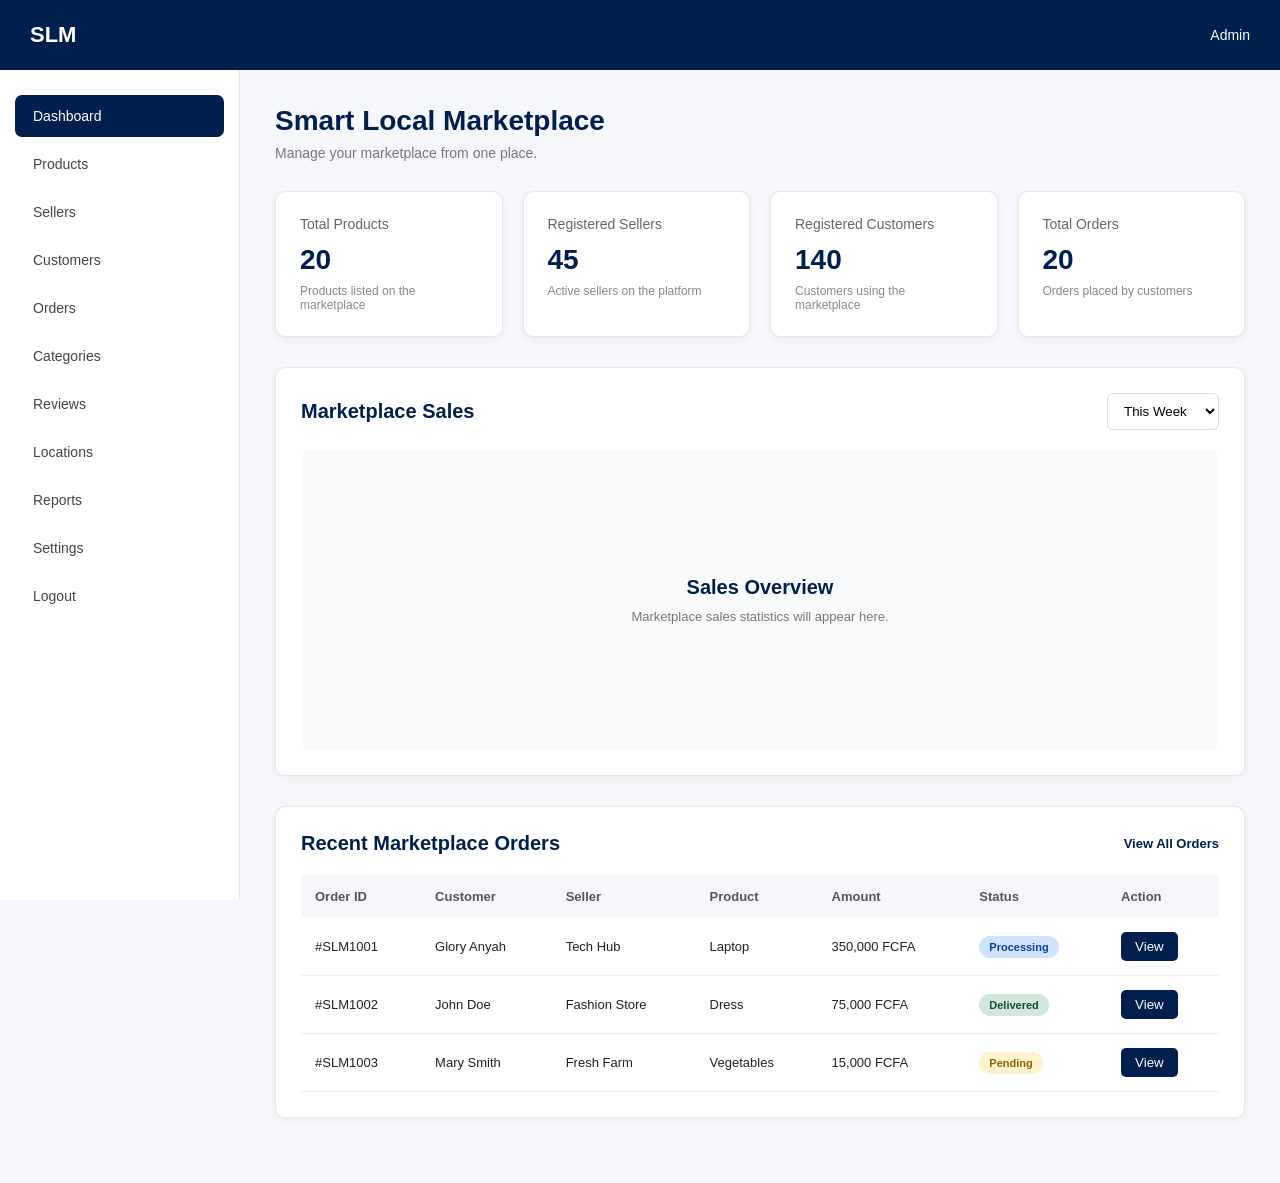
==== pages/admin.html @ e5cfc5c3 "Worked on the home page, product page, product detail page, admin page,catergory page,seller rgistra" ====
<!doctype html>
<html lang="en">
  <head>
    <meta charset="UTF-8" />
    <meta name="viewport" content="width=device-width, initial-scale=1.0" />

    <title>Smart Local Marketplace | Admin Dashboard</title>

    <link rel="stylesheet" href="../style/admin.css" />
  </head>

  <body>
    <header class="admin-header">
      <div class="logo">
        <h2>SLM</h2>
      </div>

      <div class="admin-profile">
        <span>Admin</span>
      </div>
    </header>

    <div class="dashboard-container">
      <aside class="sidebar">
        <nav>
          <a href="#" class="active" data-section="dashboard">Dashboard</a>
          <a href="#" data-section="products">Products</a>
          <a href="#" data-section="sellers">Sellers</a>
          <a href="#" data-section="customers">Customers</a>
          <a href="#" data-section="orders">Orders</a>
          <a href="#" data-section="categories">Categories</a>
          <a href="#" data-section="reviews">Reviews</a>
          <a href="#" data-section="locations">Locations</a>
          <a href="#" data-section="reports">Reports</a>
          <a href="#" data-section="settings">Settings</a>
          <a href="#" data-section="logout">Logout</a>
        </nav>
      </aside>

      <main class="main-content">
        <div class="page-header">
          <div>
            <h1>Smart Local Marketplace</h1>
            <p>Manage your marketplace from one place.</p>
          </div>
        </div>

        <section id="dashboard" class="admin-section">
          <section class="stats">
            <div class="stat-card">
              <h3>Total Products</h3>
              <h2>20</h2>
              <p>Products listed on the marketplace</p>
            </div>

            <div class="stat-card">
              <h3>Registered Sellers</h3>
              <h2 id="seller-count">45</h2>
              <p>Active sellers on the platform</p>
            </div>

            <div class="stat-card">
              <h3>Registered Customers</h3>
              <h2>140</h2>
              <p>Customers using the marketplace</p>
            </div>

            <div class="stat-card">
              <h3>Total Orders</h3>
              <h2>20</h2>
              <p>Orders placed by customers</p>
            </div>
          </section>

          <section class="dashboard-section">
            <div class="section-header">
              <div>
                <h2>Marketplace Sales</h2>
              </div>

              <select>
                <option>This Week</option>
                <option>This Month</option>
                <option>This Year</option>
              </select>
            </div>

            <div class="chart-container">
              <div class="chart-placeholder">
                <p>Sales Overview</p>
                <span>Marketplace sales statistics will appear here.</span>
              </div>
            </div>
          </section>

          <section class="dashboard-section">
            <div class="section-header">
              <h2>Recent Marketplace Orders</h2>

              <a href="#">View All Orders</a>
            </div>

            <div class="table-container">
              <table>
                <thead>
                  <tr>
                    <th>Order ID</th>
                    <th>Customer</th>
                    <th>Seller</th>
                    <th>Product</th>
                    <th>Amount</th>
                    <th>Status</th>
                    <th>Action</th>
                  </tr>
                </thead>

                <tbody>
                  <tr>
                    <td>#SLM1001</td>
                    <td>Glory Anyah</td>
                    <td>Tech Hub</td>
                    <td>Laptop</td>
                    <td>350,000 FCFA</td>
                    <td>
                      <span class="status processing"> Processing </span>
                    </td>
                    <td>
                      <button>View</button>
                    </td>
                  </tr>

                  <tr>
                    <td>#SLM1002</td>
                    <td>John Doe</td>
                    <td>Fashion Store</td>
                    <td>Dress</td>
                    <td>75,000 FCFA</td>
                    <td>
                      <span class="status delivered"> Delivered </span>
                    </td>
                    <td>
                      <button>View</button>
                    </td>
                  </tr>

                  <tr>
                    <td>#SLM1003</td>
                    <td>Mary Smith</td>
                    <td>Fresh Farm</td>
                    <td>Vegetables</td>
                    <td>15,000 FCFA</td>
                    <td>
                      <span class="status pending"> Pending </span>
                    </td>
                    <td>
                      <button>View</button>
                    </td>
                  </tr>
                </tbody>
              </table>
            </div>
          </section>
        </section>

        <section
          id="products"
          class="dashboard-section admin-section product-management"
        >
          <div class="section-header">
            <div>
              <h2>Product Management</h2>
              <p>Manage products listed by marketplace sellers.</p>
            </div>

            <button class="add-product-btn">Add Product</button>
          </div>

          <div class="add-product-form" id="add-product-form">
            <h3>Add New Product</h3>

            <div class="form-grid">
              <input type="text" id="product-name" placeholder="Product name" />

              <select id="product-seller">
                <option value="">Select Seller</option>
                <option value="Tech Hub">Tech Hub</option>
                <option value="Fashion Store">Fashion Store</option>
                <option value="Fresh Farm">Fresh Farm</option>
                <option value="Glory Store">Glory Store</option>
              </select>

              <select id="product-category">
                <option value="">Select Category</option>
                <option value="Fashion">Fashion</option>
                <option value="Electronics">Electronics</option>
                <option value="Food & Groceries">Food & Groceries</option>
                <option value="Home & Garden">Home & Garden</option>
                <option value="Beauty">Beauty</option>
                <option value="Services">Services</option>
              </select>

              <select id="product-location">
                <option value="">Select Location</option>
                <option value="Bamenda">Bamenda</option>
                <option value="Buea">Buea</option>
                <option value="Douala">Douala</option>
                <option value="Yaounde">Yaounde</option>
                <option value="Kumba">Kumba</option>
              </select>

              <input type="number" id="product-price" placeholder="Price" />

              <select id="product-status">
                <option value="Active">Active</option>
                <option value="Pending">Pending</option>
                <option value="Rejected">Rejected</option>
              </select>
            </div>

            <div class="form-buttons">
              <button type="button" id="save-product">Save Product</button>

              <button type="button" id="cancel-product">Cancel</button>
            </div>
          </div>

          <div class="product-filters">
            <input
              type="text"
              id="product-search"
              placeholder="Search products..."
            />

            <select id="category-filter">
              <option value="all">All Categories</option>
              <option value="Fashion">Fashion</option>
              <option value="Electronics">Electronics</option>
              <option value="Food & Groceries">Food & Groceries</option>
              <option value="Home & Garden">Home & Garden</option>
              <option value="Beauty">Beauty</option>
              <option value="Services">Services</option>
            </select>

            <select id="location-filter">
              <option value="all">All Locations</option>
              <option value="Bamenda">Bamenda</option>
              <option value="Buea">Buea</option>
              <option value="Douala">Douala</option>
              <option value="Yaounde">Yaounde</option>
              <option value="Kumba">Kumba</option>
            </select>

            <select id="seller-filter">
              <option value="all">All Sellers</option>
              <option value="Tech Hub">Tech Hub</option>
              <option value="Fashion Store">Fashion Store</option>
              <option value="Fresh Farm">Fresh Farm</option>
              <option value="Glory Store">Glory Store</option>
            </select>

            <select id="status-filter">
              <option value="all">All Status</option>
              <option value="Active">Active</option>
              <option value="Pending">Pending</option>
              <option value="Rejected">Rejected</option>
            </select>

            <button id="reset-filters">Reset</button>
          </div>

          <div class="table-container">
            <table class="product-table">
              <thead>
                <tr>
                  <th>Product</th>
                  <th>Seller</th>
                  <th>Category</th>
                  <th>Location</th>
                  <th>Price</th>
                  <th>Status</th>
                  <th>Action</th>
                </tr>
              </thead>

              <tbody id="product-list">
                <tr
                  data-product="Nike Shoes"
                  data-seller="Fashion Store"
                  data-category="Fashion"
                  data-location="Bamenda"
                  data-status="Active"
                >
                  <td>Nike Shoes</td>
                  <td>Fashion Store</td>
                  <td>Fashion</td>
                  <td>Bamenda</td>
                  <td>75,000 FCFA</td>
                  <td>
                    <span class="status delivered"> Active </span>
                  </td>
                  <td>
                    <button>View</button>
                  </td>
                </tr>

                <tr
                  data-product="Laptop"
                  data-seller="Tech Hub"
                  data-category="Electronics"
                  data-location="Buea"
                  data-status="Active"
                >
                  <td>Laptop</td>
                  <td>Tech Hub</td>
                  <td>Electronics</td>
                  <td>Buea</td>
                  <td>350,000 FCFA</td>
                  <td>
                    <span class="status delivered"> Active </span>
                  </td>
                  <td>
                    <button>View</button>
                  </td>
                </tr>

                <tr
                  data-product="Tomatoes"
                  data-seller="Fresh Farm"
                  data-category="Food & Groceries"
                  data-location="Bamenda"
                  data-status="Pending"
                >
                  <td>Tomatoes</td>
                  <td>Fresh Farm</td>
                  <td>Food & Groceries</td>
                  <td>Bamenda</td>
                  <td>2,000 FCFA</td>
                  <td>
                    <span class="status pending"> Pending </span>
                  </td>
                  <td>
                    <button>View</button>
                  </td>
                </tr>

                <tr
                  data-product="Summer Dress"
                  data-seller="Glory Store"
                  data-category="Fashion"
                  data-location="Douala"
                  data-status="Active"
                >
                  <td>Summer Dress</td>
                  <td>Glory Store</td>
                  <td>Fashion</td>
                  <td>Douala</td>
                  <td>35,000 FCFA</td>
                  <td>
                    <span class="status delivered"> Active </span>
                  </td>
                  <td>
                    <button>View</button>
                  </td>
                </tr>

                <tr
                  data-product="Face Cream"
                  data-seller="Glory Store"
                  data-category="Beauty"
                  data-location="Yaounde"
                  data-status="Rejected"
                >
                  <td>Face Cream</td>
                  <td>Glory Store</td>
                  <td>Beauty</td>
                  <td>Yaounde</td>
                  <td>12,000 FCFA</td>
                  <td>
                    <span class="status rejected"> Rejected </span>
                  </td>
                  <td>
                    <button>View</button>
                  </td>
                </tr>
              </tbody>
            </table>

            <p id="no-products" class="no-products">No products found.</p>
          </div>
        </section>

        <section id="sellers" class="dashboard-section admin-section">
          <div class="section-header">
            <div>
              <h2>Seller Management</h2>
              <p>Manage sellers registered on Smart Local Marketplace.</p>
            </div>
          </div>

          <div id="seller-list">
            <div class="seller-request">
              <div class="seller-info">
                <div class="seller-avatar">JD</div>

                <div>
                  <h3>John Fashion Store</h3>
                  <p>John Doe | Bamenda</p>
                  <span>Pending Verification</span>
                </div>
              </div>

              <div class="seller-actions">
                <button class="view-btn">View</button>

                <button class="approve-btn">Approve</button>

                <button class="reject-btn">Reject</button>
              </div>
            </div>

            <div class="seller-request">
              <div class="seller-info">
                <div class="seller-avatar">PS</div>

                <div>
                  <h3>Tech Hub</h3>
                  <p>Peter Smith | Buea</p>
                  <span>Pending Verification</span>
                </div>
              </div>

              <div class="seller-actions">
                <button class="view-btn">View</button>

                <button class="approve-btn">Approve</button>

                <button class="reject-btn">Reject</button>
              </div>
            </div>
          </div>

          <p id="no-sellers" style="display: none">
            No seller registrations found.
          </p>
        </section>

        <section id="customers" class="dashboard-section admin-section">
          <div class="section-header">
            <div>
              <h2>Customer Management</h2>
              <p>View and manage marketplace customers.</p>
            </div>
          </div>

          <div class="table-container">
            <table>
              <thead>
                <tr>
                  <th>Customer</th>
                  <th>Email</th>
                  <th>Location</th>
                  <th>Orders</th>
                  <th>Status</th>
                  <th>Action</th>
                </tr>
              </thead>

              <tbody>
                <tr>
                  <td>Glory Anyah</td>
                  <td>glory@example.com</td>
                  <td>Bamenda</td>
                  <td>12</td>
                  <td>
                    <span class="status delivered"> Active </span>
                  </td>
                  <td>
                    <button>View</button>
                  </td>
                </tr>

                <tr>
                  <td>John Doe</td>
                  <td>john@example.com</td>
                  <td>Buea</td>
                  <td>8</td>
                  <td>
                    <span class="status delivered"> Active </span>
                  </td>
                  <td>
                    <button>View</button>
                  </td>
                </tr>
              </tbody>
            </table>
          </div>
        </section>

        <section id="orders" class="dashboard-section admin-section">
          <div class="section-header">
            <div>
              <h2>Order Management</h2>
              <p>Manage marketplace customer orders.</p>
            </div>
          </div>

          <div class="table-container">
            <table>
              <thead>
                <tr>
                  <th>Order ID</th>
                  <th>Customer</th>
                  <th>Seller</th>
                  <th>Product</th>
                  <th>Amount</th>
                  <th>Status</th>
                  <th>Action</th>
                </tr>
              </thead>

              <tbody>
                <tr>
                  <td>#SLM1001</td>
                  <td>Glory Anyah</td>
                  <td>Tech Hub</td>
                  <td>Laptop</td>
                  <td>350,000 FCFA</td>
                  <td>
                    <span class="status processing"> Processing </span>
                  </td>
                  <td>
                    <button>View</button>
                  </td>
                </tr>

                <tr>
                  <td>#SLM1002</td>
                  <td>John Doe</td>
                  <td>Fashion Store</td>
                  <td>Dress</td>
                  <td>75,000 FCFA</td>
                  <td>
                    <span class="status delivered"> Delivered </span>
                  </td>
                  <td>
                    <button>View</button>
                  </td>
                </tr>
              </tbody>
            </table>
          </div>
        </section>

        <section id="categories" class="dashboard-section admin-section">
          <div class="section-header">
            <div>
              <h2>Marketplace Categories</h2>
              <p>Manage products and services categories.</p>
            </div>
          </div>

          <div class="category-list">
            <div class="category-card">
              <h3>Fashion</h3>
              <p>48 Products</p>
            </div>

            <div class="category-card">
              <h3>Electronics</h3>
              <p>35 Products</p>
            </div>

            <div class="category-card">
              <h3>Food & Groceries</h3>
              <p>62 Products</p>
            </div>

            <div class="category-card">
              <h3>Home & Garden</h3>
              <p>28 Products</p>
            </div>

            <div class="category-card">
              <h3>Beauty</h3>
              <p>31 Products</p>
            </div>

            <div class="category-card">
              <h3>Services</h3>
              <p>46 Listings</p>
            </div>
          </div>
        </section>

        <section id="reviews" class="dashboard-section admin-section">
          <div class="section-header">
            <div>
              <h2>Customer Reviews</h2>
              <p>Monitor reviews and feedback from marketplace customers.</p>
            </div>
          </div>

          <div class="table-container">
            <table>
              <thead>
                <tr>
                  <th>Customer</th>
                  <th>Product</th>
                  <th>Seller</th>
                  <th>Rating</th>
                  <th>Review</th>
                  <th>Action</th>
                </tr>
              </thead>

              <tbody>
                <tr>
                  <td>Glory Anyah</td>
                  <td>Laptop</td>
                  <td>Tech Hub</td>
                  <td>5/5</td>
                  <td>Excellent product.</td>
                  <td>
                    <button>View</button>
                  </td>
                </tr>

                <tr>
                  <td>John Doe</td>
                  <td>Summer Dress</td>
                  <td>Glory Store</td>
                  <td>4/5</td>
                  <td>Good quality.</td>
                  <td>
                    <button>View</button>
                  </td>
                </tr>
              </tbody>
            </table>
          </div>
        </section>

        <section id="locations" class="dashboard-section admin-section">
          <div class="section-header">
            <div>
              <h2>Marketplace Locations</h2>
              <p>Manage locations where products and sellers operate.</p>
            </div>
          </div>

          <div class="category-list">
            <div class="category-card">
              <h3>Bamenda</h3>
              <p>85 Products</p>
            </div>

            <div class="category-card">
              <h3>Buea</h3>
              <p>60 Products</p>
            </div>

            <div class="category-card">
              <h3>Douala</h3>
              <p>75 Products</p>
            </div>

            <div class="category-card">
              <h3>Yaounde</h3>
              <p>55 Products</p>
            </div>

            <div class="category-card">
              <h3>Kumba</h3>
              <p>25 Products</p>
            </div>
          </div>
        </section>

        <section id="reports" class="dashboard-section admin-section">
          <div class="section-header">
            <div>
              <h2>Marketplace Reports</h2>
              <p>View marketplace performance and activity reports.</p>
            </div>
          </div>

          <div class="stats">
            <div class="stat-card">
              <h3>Total Sales</h3>
              <h2>12.5M FCFA</h2>
              <p>Total marketplace sales</p>
            </div>

            <div class="stat-card">
              <h3>Completed Orders</h3>
              <h2>280</h2>
              <p>Successfully completed orders</p>
            </div>

            <div class="stat-card">
              <h3>Active Sellers</h3>
              <h2>38</h2>
              <p>Currently active sellers</p>
            </div>

            <div class="stat-card">
              <h3>Customer Reviews</h3>
              <h2>185</h2>
              <p>Total reviews received</p>
            </div>
          </div>
        </section>

        <section id="settings" class="dashboard-section admin-section">
          <div class="section-header">
            <div>
              <h2>Admin Settings</h2>
              <p>Manage Smart Local Marketplace settings.</p>
            </div>
          </div>

          <div class="form-grid">
            <input
              type="text"
              value="Smart Local Marketplace"
              placeholder="Marketplace name"
            />

            <input
              type="email"
              value="admin@smartlocalmarketplace.com"
              placeholder="Admin email"
            />

            <select>
              <option>Cameroon</option>
              <option>Nigeria</option>
              <option>Ghana</option>
            </select>
          </div>

          <div class="form-buttons">
            <button type="button" id="save-settings">Save Settings</button>
          </div>
        </section>
      </main>
    </div>

    <script src="../script/admin.js"></script>
  </body>
</html>
---- style/admin.css ----
* {
    margin: 0;
    padding: 0;
    box-sizing: border-box;
}

body {
    font-family: Arial, sans-serif;
    background: #f5f7fb;
    color: #222;
}

a {
    text-decoration: none;
    color: inherit;
}

button,
input,
select {
    font-family: inherit;
}

.admin-header {
    height: 70px;
    background: #001f4d;
    color: white;
    display: flex;
    align-items: center;
    justify-content: space-between;
    padding: 0 30px;
    position: fixed;
    top: 0;
    left: 0;
    right: 0;
    z-index: 1000;
}

.logo h2 {
    font-size: 22px;
}

.admin-profile {
    display: flex;
    align-items: center;
    gap: 10px;
    font-size: 14px;
}

.dashboard-container {
    display: flex;
    min-height: 100vh;
    padding-top: 70px;
}

.sidebar {
    width: 240px;
    background: #ffffff;
    border-right: 1px solid #e5e7eb;
    position: fixed;
    top: 70px;
    bottom: 0;
    left: 0;
    padding: 25px 15px;
    overflow-y: auto;
}

.sidebar nav {
    display: flex;
    flex-direction: column;
    gap: 6px;
}

.sidebar nav a {
    padding: 13px 18px;
    border-radius: 7px;
    color: #444;
    font-size: 14px;
    transition: 0.3s;
}

.sidebar nav a:hover,
.sidebar nav a.active {
    background: #001f4d;
    color: white;
}

.main-content {
    width: calc(100% - 240px);
    margin-left: 240px;
    padding: 35px;
}

.page-header {
    margin-bottom: 30px;
}

.page-header h1 {
    color: #001f4d;
    font-size: 28px;
    margin-bottom: 8px;
}

.page-header p {
    color: #777;
    font-size: 14px;
}

.stats {
    display: grid;
    grid-template-columns: repeat(4, 1fr);
    gap: 20px;
    margin-bottom: 30px;
}

.stat-card {
    background: #ffffff;
    padding: 24px;
    border-radius: 10px;
    border: 1px solid #e5e7eb;
    box-shadow: 0 3px 10px rgba(0, 0, 0, 0.04);
}

.stat-card h3 {
    color: #666;
    font-size: 14px;
    font-weight: 500;
    margin-bottom: 12px;
}

.stat-card h2 {
    color: #001f4d;
    font-size: 28px;
    margin-bottom: 8px;
}

.stat-card p {
    color: #888;
    font-size: 12px;
}

.dashboard-section {
    background: #ffffff;
    padding: 25px;
    border-radius: 10px;
    border: 1px solid #e5e7eb;
    margin-bottom: 30px;
    box-shadow: 0 3px 10px rgba(0, 0, 0, 0.04);
}

.section-header {
    display: flex;
    align-items: center;
    justify-content: space-between;
    gap: 20px;
    margin-bottom: 20px;
}

.section-header h2 {
    color: #001f4d;
    font-size: 20px;
}

.section-header p {
    color: #777;
    font-size: 13px;
    margin-top: 5px;
}

.section-header a {
    color: #001f4d;
    font-size: 13px;
    font-weight: 600;
}

.section-header select {
    padding: 9px 12px;
    border: 1px solid #ddd;
    border-radius: 6px;
    outline: none;
    background: white;
}

.add-product-btn {
    background: #001f4d;
    color: white;
    border: none;
    padding: 11px 18px;
    border-radius: 6px;
    cursor: pointer;
    font-size: 14px;
}

.add-product-btn:hover {
    background: #003b80;
}

.add-product-form {
    display: none;
    background: #f8fafc;
    border: 1px solid #e5e7eb;
    border-radius: 8px;
    padding: 20px;
    margin-bottom: 25px;
}

.add-product-form h3 {
    color: #001f4d;
    font-size: 18px;
    margin-bottom: 20px;
}

.form-grid {
    display: grid;
    grid-template-columns: repeat(3, 1fr);
    gap: 15px;
}

.form-grid input,
.form-grid select {
    width: 100%;
    padding: 11px 12px;
    border: 1px solid #ddd;
    border-radius: 6px;
    outline: none;
    background: white;
    font-size: 14px;
}

.form-grid input:focus,
.form-grid select:focus {
    border-color: #001f4d;
}

.form-buttons {
    display: flex;
    gap: 10px;
    margin-top: 20px;
}

#save-product {
    background: #198754;
    color: white;
    border: none;
    padding: 10px 18px;
    border-radius: 6px;
    cursor: pointer;
}

#cancel-product {
    background: #dc3545;
    color: white;
    border: none;
    padding: 10px 18px;
    border-radius: 6px;
    cursor: pointer;
}

#save-product:hover,
#cancel-product:hover {
    opacity: 0.85;
}

.product-filters {
    display: grid;
    grid-template-columns: 2fr 1fr 1fr 1fr 1fr auto;
    gap: 10px;
    margin-bottom: 25px;
}

.product-filters input,
.product-filters select {
    width: 100%;
    padding: 11px 12px;
    border: 1px solid #ddd;
    border-radius: 6px;
    background: white;
    outline: none;
    font-size: 14px;
}

.product-filters input:focus,
.product-filters select:focus {
    border-color: #001f4d;
}

#reset-filters {
    padding: 11px 16px;
    background: #dc3545;
    color: white;
    border: none;
    border-radius: 6px;
    cursor: pointer;
}

#reset-filters:hover {
    background: #bb2d3b;
}

.table-container {
    width: 100%;
    overflow-x: auto;
}

table {
    width: 100%;
    min-width: 800px;
    border-collapse: collapse;
}

table th {
    background: #f5f7fb;
    color: #555;
    padding: 14px;
    text-align: left;
    font-size: 13px;
}

table td {
    padding: 14px;
    border-bottom: 1px solid #eee;
    font-size: 13px;
}

table tbody tr:hover {
    background: #fafafa;
}

table button {
    background: #001f4d;
    color: white;
    border: none;
    padding: 7px 14px;
    border-radius: 5px;
    cursor: pointer;
}

table button:hover {
    background: #003b80;
}

.status {
    display: inline-block;
    padding: 5px 10px;
    border-radius: 20px;
    font-size: 11px;
    font-weight: 600;
}

.status.delivered {
    background: #d1e7dd;
    color: #0f5132;
}

.status.pending {
    background: #fff3cd;
    color: #856404;
}

.status.rejected {
    background: #f8d7da;
    color: #842029;
}

.status.processing {
    background: #cfe2ff;
    color: #084298;
}

.no-products {
    display: none;
    text-align: center;
    padding: 25px;
    color: #777;
    font-size: 14px;
}

.chart-container {
    width: 100%;
    height: 300px;
    background: #f8fafc;
    border-radius: 8px;
    display: flex;
    align-items: center;
    justify-content: center;
}

.chart-placeholder {
    text-align: center;
    color: #777;
}

.chart-placeholder p {
    color: #001f4d;
    font-size: 20px;
    font-weight: bold;
    margin-bottom: 8px;
}

.chart-placeholder span {
    font-size: 13px;
}

.seller-request {
    display: flex;
    align-items: center;
    justify-content: space-between;
    padding: 18px;
    border: 1px solid #eee;
    border-radius: 8px;
    margin-bottom: 15px;
}

.seller-info {
    display: flex;
    align-items: center;
    gap: 15px;
}

.seller-avatar {
    width: 48px;
    height: 48px;
    border-radius: 50%;
    background: #001f4d;
    color: white;
    display: flex;
    align-items: center;
    justify-content: center;
    font-weight: bold;
}

.seller-info h3 {
    font-size: 15px;
    margin-bottom: 5px;
}

.seller-info p {
    color: #777;
    font-size: 12px;
    margin-bottom: 4px;
}

.seller-info span {
    color: #d97706;
    font-size: 11px;
}

.seller-actions {
    display: flex;
    gap: 8px;
}

.seller-actions button {
    padding: 8px 13px;
    border: none;
    border-radius: 5px;
    cursor: pointer;
    font-size: 12px;
}

.view-btn {
    background: #f1f3f5;
    color: #333;
}

.approve-btn {
    background: #198754;
    color: white;
}

.reject-btn {
    background: #dc3545;
    color: white;
}

.category-list {
    display: grid;
    grid-template-columns: repeat(3, 1fr);
    gap: 15px;
}

.category-card {
    padding: 20px;
    border: 1px solid #e5e7eb;
    border-radius: 8px;
    transition: 0.3s;
}

.category-card:hover {
    border-color: #001f4d;
    transform: translateY(-3px);
}

.category-card h3 {
    color: #001f4d;
    font-size: 15px;
    margin-bottom: 7px;
}

.category-card p {
    color: #777;
    font-size: 12px;
}

@media (max-width: 1200px) {

    .stats {
        grid-template-columns: repeat(2, 1fr);
    }

    .product-filters {
        grid-template-columns: repeat(3, 1fr);
    }

    .category-list {
        grid-template-columns: repeat(2, 1fr);
    }
}

@media (max-width: 768px) {

    .sidebar {
        width: 200px;
    }

    .main-content {
        width: calc(100% - 200px);
        margin-left: 200px;
        padding: 20px;
    }

    .stats {
        grid-template-columns: 1fr;
    }

    .form-grid {
        grid-template-columns: 1fr;
    }

    .product-filters {
        grid-template-columns: 1fr;
    }

    .seller-request {
        flex-direction: column;
        align-items: flex-start;
        gap: 15px;
    }

    .seller-actions {
        width: 100%;
    }

    .seller-actions button {
        flex: 1;
    }
}

@media (max-width: 600px) {

    .admin-header {
        position: relative;
    }

    .dashboard-container {
        padding-top: 0;
    }

    .sidebar {
        position: relative;
        top: 0;
        width: 100%;
        height: auto;
        border-right: none;
        border-bottom: 1px solid #e5e7eb;
    }

    .sidebar nav {
        display: grid;
        grid-template-columns: repeat(2, 1fr);
    }

    .main-content {
        width: 100%;
        margin-left: 0;
        padding: 20px;
    }

    .section-header {
        flex-direction: column;
        align-items: flex-start;
    }

    .add-product-btn {
        width: 100%;
    }

    .category-list {
        grid-template-columns: 1fr;
    }
}
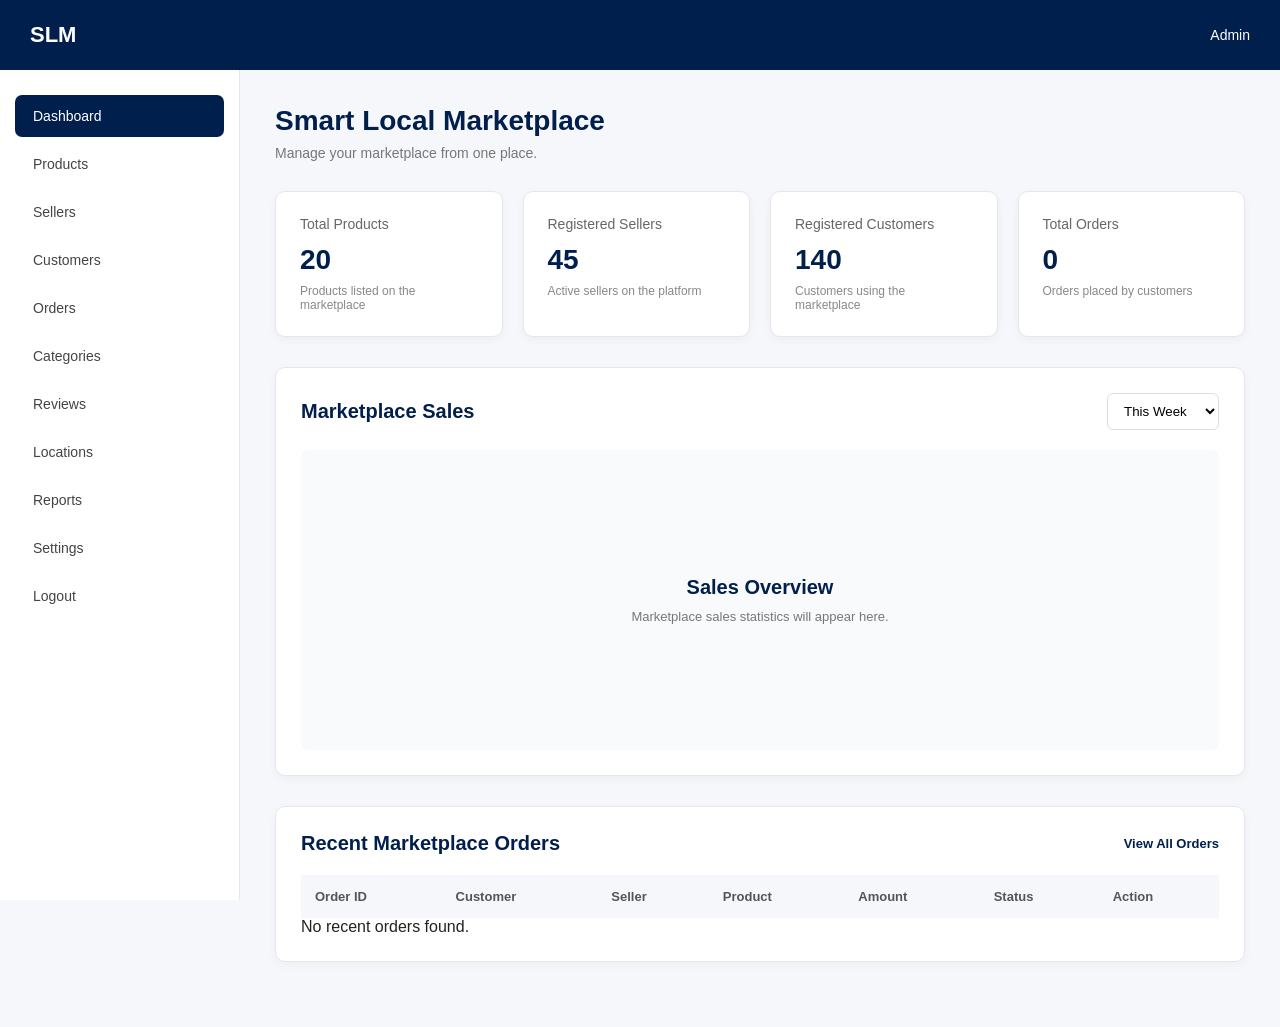
==== commit 76c36f32: "Updated the order form,worked on the order section on the admin dashboard" ====
--- a/pages/admin.html
+++ b/pages/admin.html
@@ -67,7 +67,7 @@
 
             <div class="stat-card">
               <h3>Total Orders</h3>
-              <h2>20</h2>
+              <h2 id="order-count">0</h2>
               <p>Orders placed by customers</p>
             </div>
           </section>
@@ -97,7 +97,7 @@
             <div class="section-header">
               <h2>Recent Marketplace Orders</h2>
 
-              <a href="#">View All Orders</a>
+              <a href="#" data-section="orders">View All Orders</a>
             </div>
 
             <div class="table-container">
@@ -114,50 +114,12 @@
                   </tr>
                 </thead>
 
-                <tbody>
-                  <tr>
-                    <td>#SLM1001</td>
-                    <td>Glory Anyah</td>
-                    <td>Tech Hub</td>
-                    <td>Laptop</td>
-                    <td>350,000 FCFA</td>
-                    <td>
-                      <span class="status processing"> Processing </span>
-                    </td>
-                    <td>
-                      <button>View</button>
-                    </td>
-                  </tr>
-
-                  <tr>
-                    <td>#SLM1002</td>
-                    <td>John Doe</td>
-                    <td>Fashion Store</td>
-                    <td>Dress</td>
-                    <td>75,000 FCFA</td>
-                    <td>
-                      <span class="status delivered"> Delivered </span>
-                    </td>
-                    <td>
-                      <button>View</button>
-                    </td>
-                  </tr>
-
-                  <tr>
-                    <td>#SLM1003</td>
-                    <td>Mary Smith</td>
-                    <td>Fresh Farm</td>
-                    <td>Vegetables</td>
-                    <td>15,000 FCFA</td>
-                    <td>
-                      <span class="status pending"> Pending </span>
-                    </td>
-                    <td>
-                      <button>View</button>
-                    </td>
-                  </tr>
-                </tbody>
+                <tbody id="recent-order-list"></tbody>
               </table>
+
+              <p id="no-recent-orders" style="display: none">
+                No recent orders found.
+              </p>
             </div>
           </section>
         </section>
@@ -219,7 +181,6 @@
 
             <div class="form-buttons">
               <button type="button" id="save-product">Save Product</button>
-
               <button type="button" id="cancel-product">Cancel</button>
             </div>
           </div>
@@ -296,7 +257,7 @@
                   <td>Bamenda</td>
                   <td>75,000 FCFA</td>
                   <td>
-                    <span class="status delivered"> Active </span>
+                    <span class="status delivered">Active</span>
                   </td>
                   <td>
                     <button>View</button>
@@ -316,7 +277,7 @@
                   <td>Buea</td>
                   <td>350,000 FCFA</td>
                   <td>
-                    <span class="status delivered"> Active </span>
+                    <span class="status delivered">Active</span>
                   </td>
                   <td>
                     <button>View</button>
@@ -336,7 +297,7 @@
                   <td>Bamenda</td>
                   <td>2,000 FCFA</td>
                   <td>
-                    <span class="status pending"> Pending </span>
+                    <span class="status pending">Pending</span>
                   </td>
                   <td>
                     <button>View</button>
@@ -356,7 +317,7 @@
                   <td>Douala</td>
                   <td>35,000 FCFA</td>
                   <td>
-                    <span class="status delivered"> Active </span>
+                    <span class="status delivered">Active</span>
                   </td>
                   <td>
                     <button>View</button>
@@ -376,7 +337,7 @@
                   <td>Yaounde</td>
                   <td>12,000 FCFA</td>
                   <td>
-                    <span class="status rejected"> Rejected </span>
+                    <span class="status rejected">Rejected</span>
                   </td>
                   <td>
                     <button>View</button>
@@ -411,9 +372,7 @@
 
               <div class="seller-actions">
                 <button class="view-btn">View</button>
-
                 <button class="approve-btn">Approve</button>
-
                 <button class="reject-btn">Reject</button>
               </div>
             </div>
@@ -431,9 +390,7 @@
 
               <div class="seller-actions">
                 <button class="view-btn">View</button>
-
                 <button class="approve-btn">Approve</button>
-
                 <button class="reject-btn">Reject</button>
               </div>
             </div>
@@ -472,7 +429,7 @@
                   <td>Bamenda</td>
                   <td>12</td>
                   <td>
-                    <span class="status delivered"> Active </span>
+                    <span class="status delivered">Active</span>
                   </td>
                   <td>
                     <button>View</button>
@@ -485,7 +442,7 @@
                   <td>Buea</td>
                   <td>8</td>
                   <td>
-                    <span class="status delivered"> Active </span>
+                    <span class="status delivered">Active</span>
                   </td>
                   <td>
                     <button>View</button>
@@ -518,36 +475,10 @@
                 </tr>
               </thead>
 
-              <tbody>
-                <tr>
-                  <td>#SLM1001</td>
-                  <td>Glory Anyah</td>
-                  <td>Tech Hub</td>
-                  <td>Laptop</td>
-                  <td>350,000 FCFA</td>
-                  <td>
-                    <span class="status processing"> Processing </span>
-                  </td>
-                  <td>
-                    <button>View</button>
-                  </td>
-                </tr>
-
-                <tr>
-                  <td>#SLM1002</td>
-                  <td>John Doe</td>
-                  <td>Fashion Store</td>
-                  <td>Dress</td>
-                  <td>75,000 FCFA</td>
-                  <td>
-                    <span class="status delivered"> Delivered </span>
-                  </td>
-                  <td>
-                    <button>View</button>
-                  </td>
-                </tr>
-              </tbody>
+              <tbody id="order-list"></tbody>
             </table>
+
+            <p id="no-orders" style="display: none">No orders found.</p>
           </div>
         </section>
 
